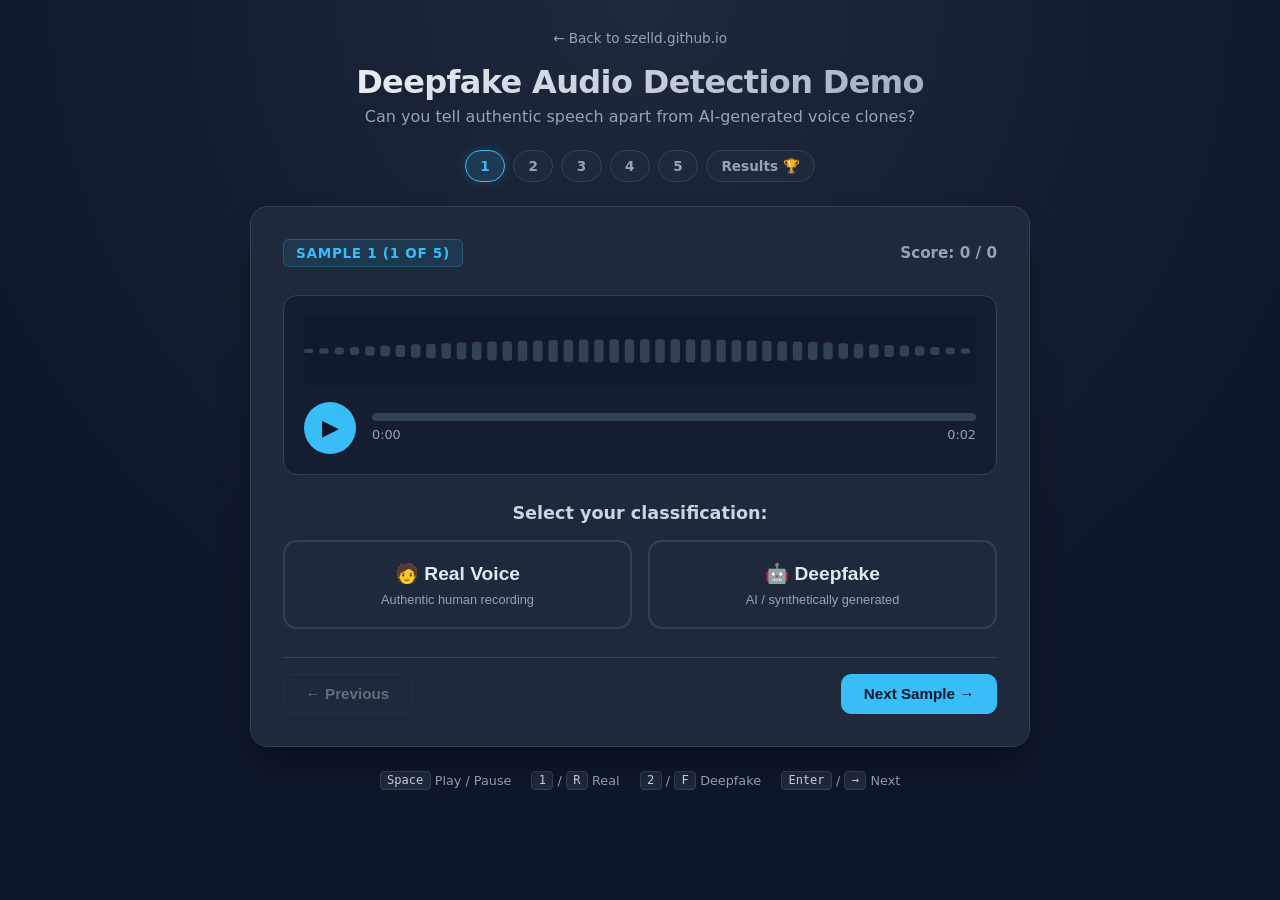
==== deepfake/index.html @ eba3ea92 "deepfake, pdfmerger" ====
<!DOCTYPE html>
<html lang="en">
<head>
  <meta charset="UTF-8">
  <meta name="viewport" content="width=device-width, initial-scale=1.0">
  <title>Deepfake Audio Demo | szelld.github.io</title>
  <style>
    :root {
      --bg: #0f172a;
      --card: #1e293b;
      --card-border: #334155;
      --text: #e2e8f0;
      --muted: #94a3b8;
      --accent: #38bdf8;
      --success: #10b981;
      --success-bg: rgba(16, 185, 129, 0.15);
      --success-border: #10b981;
      --danger: #ef4444;
      --danger-bg: rgba(239, 68, 68, 0.15);
      --danger-border: #ef4444;
    }

    * { box-sizing: border-box; margin: 0; padding: 0; }

    body {
      min-height: 100vh;
      font-family: system-ui, -apple-system, BlinkMacSystemFont, "Segoe UI", Roboto, sans-serif;
      background: radial-gradient(circle at top, #1e293b 0%, var(--bg) 65%);
      color: var(--text);
      display: flex;
      flex-direction: column;
      align-items: center;
      padding: 1.5rem 1rem 3rem;
    }

    .container {
      width: 100%;
      max-width: 780px;
      display: flex;
      flex-direction: column;
      gap: 1.5rem;
    }

    header {
      text-align: center;
      position: relative;
    }

    .back-link {
      display: inline-flex;
      align-items: center;
      gap: 0.35rem;
      color: var(--muted);
      text-decoration: none;
      font-size: 0.85rem;
      margin-bottom: 0.75rem;
      padding: 0.35rem 0.65rem;
      border-radius: 6px;
      cursor: pointer;
      position: relative;
      z-index: 10;
      transition: color 0.15s, background-color 0.15s;
    }
    .back-link:hover {
      color: var(--accent);
      background: rgba(56, 189, 248, 0.1);
    }

    h1 {
      font-size: 2rem;
      font-weight: 700;
      letter-spacing: -0.02em;
      margin-bottom: 0.35rem;
      background: linear-gradient(135deg, #f8fafc 0%, #94a3b8 100%);
      -webkit-background-clip: text;
      -webkit-text-fill-color: transparent;
    }

    .subtitle {
      color: var(--muted);
      font-size: 1rem;
    }

    /* Stepper */
    .stepper {
      display: flex;
      justify-content: center;
      gap: 0.5rem;
      flex-wrap: wrap;
    }

    .step-pill {
      display: flex;
      align-items: center;
      gap: 0.4rem;
      padding: 0.45rem 0.9rem;
      border-radius: 9999px;
      background: var(--card);
      border: 1px solid var(--card-border);
      color: var(--muted);
      font-size: 0.85rem;
      font-weight: 600;
      cursor: pointer;
      transition: all 0.2s ease;
      user-select: none;
    }

    .step-pill:hover {
      border-color: var(--accent);
      color: var(--text);
    }

    .step-pill.active {
      background: rgba(56, 189, 248, 0.15);
      border-color: var(--accent);
      color: var(--accent);
      box-shadow: 0 0 12px rgba(56, 189, 248, 0.2);
    }

    .step-pill.correct {
      border-color: var(--success);
      color: var(--success);
      background: var(--success-bg);
    }

    .step-pill.wrong {
      border-color: var(--danger);
      color: var(--danger);
      background: var(--danger-bg);
    }

    /* Card */
    .card {
      background: var(--card);
      border: 1px solid var(--card-border);
      border-radius: 18px;
      padding: 2rem;
      box-shadow: 0 20px 35px -10px rgba(0, 0, 0, 0.5);
      display: flex;
      flex-direction: column;
      gap: 1.75rem;
      position: relative;
    }

    .sample-header {
      display: flex;
      justify-content: space-between;
      align-items: center;
    }

    .sample-tag {
      font-size: 0.85rem;
      text-transform: uppercase;
      letter-spacing: 0.05em;
      font-weight: 700;
      color: var(--accent);
      background: rgba(56, 189, 248, 0.1);
      padding: 0.3rem 0.75rem;
      border-radius: 6px;
      border: 1px solid rgba(56, 189, 248, 0.25);
    }

    .score-badge {
      font-size: 0.95rem;
      color: var(--muted);
      font-weight: 600;
    }

    /* Player */
    .player-box {
      background: rgba(15, 23, 42, 0.6);
      border: 1px solid var(--card-border);
      border-radius: 14px;
      padding: 1.25rem;
      display: flex;
      flex-direction: column;
      gap: 1rem;
    }

    .waveform-canvas {
      width: 100%;
      height: 70px;
      background: rgba(15, 23, 42, 0.5);
      border-radius: 8px;
      display: block;
    }

    .player-controls {
      display: flex;
      align-items: center;
      gap: 1rem;
    }

    .play-btn {
      width: 52px;
      height: 52px;
      border-radius: 50%;
      background: var(--accent);
      border: none;
      color: #0f172a;
      display: flex;
      align-items: center;
      justify-content: center;
      cursor: pointer;
      font-size: 1.35rem;
      transition: transform 0.15s, background-color 0.15s, box-shadow 0.15s;
      flex-shrink: 0;
      user-select: none;
    }

    .play-btn:hover {
      transform: scale(1.05);
      background: #7dd3fc;
      box-shadow: 0 0 15px rgba(56, 189, 248, 0.4);
    }

    .progress-bar-container {
      flex: 1;
      display: flex;
      flex-direction: column;
      gap: 0.4rem;
    }

    .progress-bar {
      width: 100%;
      height: 8px;
      background: #334155;
      border-radius: 999px;
      position: relative;
      cursor: pointer;
      overflow: hidden;
    }

    .progress-fill {
      height: 100%;
      width: 0%;
      background: var(--accent);
      border-radius: 999px;
      transition: width 0.08s linear;
    }

    .time-display {
      font-size: 0.8rem;
      color: var(--muted);
      font-variant-numeric: tabular-nums;
      display: flex;
      justify-content: space-between;
    }

    /* Decision Area */
    .decision-area {
      display: flex;
      flex-direction: column;
      gap: 1.1rem;
      text-align: center;
    }

    .decision-title {
      font-size: 1.1rem;
      font-weight: 600;
      color: #cbd5e1;
    }

    .button-group {
      display: grid;
      grid-template-columns: 1fr 1fr;
      gap: 1rem;
    }

    .choice-btn {
      padding: 1.25rem 1rem;
      border-radius: 14px;
      font-size: 1.2rem;
      font-weight: 700;
      cursor: pointer;
      border: 2px solid var(--card-border);
      background: #1e293b;
      color: var(--text);
      display: flex;
      flex-direction: column;
      align-items: center;
      gap: 0.4rem;
      transition: all 0.2s cubic-bezier(0.16, 1, 0.3, 1);
      user-select: none;
    }

    .choice-btn span.label-sub {
      font-size: 0.8rem;
      font-weight: 400;
      color: var(--muted);
    }

    .choice-btn:hover:not(:disabled) {
      border-color: #64748b;
      background: #253347;
      transform: translateY(-2px);
    }

    /* Button color changes on user click */
    .choice-btn.selected-correct {
      background: var(--success-bg) !important;
      border-color: var(--success) !important;
      color: #34d399 !important;
      box-shadow: 0 0 25px rgba(16, 185, 129, 0.35);
    }
    .choice-btn.selected-correct span.label-sub {
      color: #a7f3d0 !important;
    }

    .choice-btn.selected-wrong {
      background: var(--danger-bg) !important;
      border-color: var(--danger) !important;
      color: #f87171 !important;
      box-shadow: 0 0 25px rgba(239, 68, 68, 0.35);
    }
    .choice-btn.selected-wrong span.label-sub {
      color: #fecaca !important;
    }

    .choice-btn.reveal-correct {
      border-color: var(--success) !important;
      color: #34d399 !important;
      background: rgba(16, 185, 129, 0.08) !important;
    }
    .choice-btn.reveal-correct span.label-sub {
      color: #a7f3d0 !important;
    }

    .choice-btn:disabled {
      cursor: default;
    }

    /* Feedback Banner */
    .feedback-banner {
      display: none;
      padding: 1.1rem 1.35rem;
      border-radius: 12px;
      font-size: 0.95rem;
      line-height: 1.5;
      text-align: left;
      animation: fadeIn 0.25s ease;
    }

    @keyframes fadeIn {
      from { opacity: 0; transform: translateY(6px); }
      to { opacity: 1; transform: translateY(0); }
    }

    .feedback-banner.success {
      background: var(--success-bg);
      border: 1px solid var(--success-border);
      color: #a7f3d0;
    }

    .feedback-banner.danger {
      background: var(--danger-bg);
      border: 1px solid var(--danger-border);
      color: #fecaca;
    }

    .feedback-banner strong {
      display: block;
      margin-bottom: 0.3rem;
      font-size: 1.1rem;
    }

    /* Bottom Navigation Controls */
    .card-footer {
      display: flex;
      justify-content: space-between;
      align-items: center;
      padding-top: 1rem;
      border-top: 1px solid var(--card-border);
    }

    .nav-btn {
      padding: 0.65rem 1.35rem;
      border-radius: 10px;
      font-size: 0.95rem;
      font-weight: 600;
      cursor: pointer;
      border: 1px solid var(--card-border);
      background: #1e293b;
      color: var(--text);
      transition: all 0.15s ease;
      display: inline-flex;
      align-items: center;
      gap: 0.4rem;
      user-select: none;
    }

    .nav-btn:hover:not(:disabled) {
      border-color: var(--accent);
      background: #253347;
    }

    .nav-btn.primary {
      background: var(--accent);
      border-color: var(--accent);
      color: #0f172a;
    }

    .nav-btn.primary:hover:not(:disabled) {
      background: #7dd3fc;
      border-color: #7dd3fc;
    }

    .nav-btn:disabled {
      opacity: 0.35;
      cursor: not-allowed;
    }

    /* Scoreboard Screen */
    .scoreboard-container {
      display: none;
      flex-direction: column;
      align-items: center;
      text-align: center;
      gap: 1.5rem;
      padding: 1rem 0;
    }

    .score-circle {
      width: 145px;
      height: 145px;
      border-radius: 50%;
      display: flex;
      flex-direction: column;
      align-items: center;
      justify-content: center;
      background: radial-gradient(circle, rgba(56, 189, 248, 0.15) 0%, rgba(15, 23, 42, 0.8) 80%);
      border: 3px solid var(--accent);
      box-shadow: 0 0 30px rgba(56, 189, 248, 0.25);
    }

    .score-number {
      font-size: 2.75rem;
      font-weight: 800;
      color: #f8fafc;
      line-height: 1;
    }

    .score-total {
      font-size: 0.85rem;
      color: var(--muted);
      margin-top: 0.25rem;
    }

    .score-summary-table {
      width: 100%;
      border-collapse: collapse;
      margin-top: 0.5rem;
      font-size: 0.92rem;
    }

    .score-summary-table th, .score-summary-table td {
      padding: 0.8rem;
      border-bottom: 1px solid var(--card-border);
      text-align: left;
    }

    .score-summary-table th {
      color: var(--muted);
      font-weight: 600;
    }

    .badge {
      display: inline-block;
      padding: 0.2rem 0.55rem;
      border-radius: 6px;
      font-size: 0.75rem;
      font-weight: 700;
    }

    .badge-real {
      background: rgba(16, 185, 129, 0.15);
      color: #34d399;
      border: 1px solid rgba(16, 185, 129, 0.4);
    }

    .badge-fake {
      background: rgba(239, 68, 68, 0.15);
      color: #f87171;
      border: 1px solid rgba(239, 68, 68, 0.4);
    }

    .badge-success { color: #34d399; }
    .badge-fail { color: #f87171; }

    /* Presenter hints */
    .presenter-tips {
      text-align: center;
      font-size: 0.8rem;
      color: var(--muted);
      display: flex;
      justify-content: center;
      gap: 1.25rem;
      flex-wrap: wrap;
    }

    .key-badge {
      display: inline-block;
      padding: 0.1rem 0.4rem;
      border-radius: 4px;
      background: #1e293b;
      border: 1px solid #334155;
      font-family: monospace;
      color: #cbd5e1;
      font-size: 0.75rem;
    }

    @media (max-width: 600px) {
      .card { padding: 1.25rem; }
      .button-group { grid-template-columns: 1fr; }
      .stepper { gap: 0.25rem; }
      .step-pill { padding: 0.35rem 0.65rem; font-size: 0.75rem; }
    }
  </style>
</head>
<body>
  <div class="container">
    <header>
      <a href="../index.html" class="back-link">← Back to szelld.github.io</a>
      <h1>Deepfake Audio Detection Demo</h1>
      <p class="subtitle">Can you tell authentic speech apart from AI-generated voice clones?</p>
    </header>

    <!-- Navigation Stepper -->
    <div class="stepper" id="stepper">
      <!-- Generated dynamically -->
    </div>

    <!-- Active Sample Card -->
    <main class="card" id="quizCard">
      <div class="sample-header">
        <span class="sample-tag" id="sampleTag">Sample 1 of 5</span>
        <span class="score-badge" id="liveScore">Score: 0 / 0</span>
      </div>

      <!-- Audio Player -->
      <div class="player-box">
        <canvas id="waveformCanvas" class="waveform-canvas"></canvas>
        <div class="player-controls">
          <button class="play-btn" id="playBtn" title="Play / Pause Audio (Spacebar)">▶</button>
          <div class="progress-bar-container">
            <div class="progress-bar" id="progressBar">
              <div class="progress-fill" id="progressFill"></div>
            </div>
            <div class="time-display">
              <span id="currentTime">0:00</span>
              <span id="durationTime">0:00</span>
            </div>
          </div>
        </div>
        <audio id="audioElement" preload="auto"></audio>
      </div>

      <!-- Guessing Buttons -->
      <div class="decision-area">
        <p class="decision-title">Select your classification:</p>
        <div class="button-group">
          <button class="choice-btn" id="btnReal" onclick="handleGuess(false)">
            <span>🧑 Real Voice</span>
            <span class="label-sub">Authentic human recording</span>
          </button>
          <button class="choice-btn" id="btnFake" onclick="handleGuess(true)">
            <span>🤖 Deepfake</span>
            <span class="label-sub">AI / synthetically generated</span>
          </button>
        </div>

        <!-- Result / Feedback Banner -->
        <div class="feedback-banner" id="feedbackBanner">
          <strong id="feedbackTitle"></strong>
          <p id="feedbackText"></p>
        </div>
      </div>

      <!-- Bottom Card Nav -->
      <div class="card-footer">
        <button class="nav-btn" id="prevBtn" onclick="prevSample()" disabled>← Previous</button>
        <button class="nav-btn primary" id="nextBtn" onclick="nextSample()">Next Sample →</button>
      </div>
    </main>

    <!-- Scoreboard (End screen) -->
    <section class="card scoreboard-container" id="scoreboardCard">
      <h2>Demo Complete!</h2>
      <p class="subtitle">Here is how the audience / test performed:</p>

      <div class="score-circle">
        <div class="score-number" id="finalScoreNum">0</div>
        <div class="score-total" id="finalScoreTotal">out of 5 correct</div>
      </div>

      <table class="score-summary-table">
        <thead>
          <tr>
            <th>Sample</th>
            <th>Your Guess</th>
            <th>Actual</th>
            <th>Result</th>
          </tr>
        </thead>
        <tbody id="summaryTableBody">
          <!-- Filled dynamically -->
        </tbody>
      </table>

      <div style="display: flex; gap: 1rem; margin-top: 1rem;">
        <button class="nav-btn primary" onclick="restartQuiz()">🔄 Restart Demo</button>
        <a href="../index.html" class="nav-btn">Exit to Home</a>
      </div>
    </section>

    <!-- Presenter Hints -->
    <footer class="presenter-tips">
      <span><span class="key-badge">Space</span> Play / Pause</span>
      <span><span class="key-badge">1</span> / <span class="key-badge">R</span> Real</span>
      <span><span class="key-badge">2</span> / <span class="key-badge">F</span> Deepfake</span>
      <span><span class="key-badge">Enter</span> / <span class="key-badge">→</span> Next</span>
    </footer>
  </div>

  <script>
    /**
     * SAMPLES CONFIGURATION
     * You can drop your audio files into `deepfake/samples/` and update these paths.
     * Supported formats: .flac, .wav, .mp3, .ogg
     */
    const SAMPLES = [
      {
        id: 1,
        title: "Sample 1",
        file: "samples/real1.flac",
        isDeepfake: false,
        clues: "Authentic human recording with natural breathing, pitch dynamics, and ambient room presence."
      },
      {
        id: 2,
        title: "Sample 2",
        file: "samples/fake1.flac",
        isDeepfake: true,
        clues: "Synthetically synthesized speech. Notice characteristic acoustic artifacts or flat spectral transitions."
      },
      {
        id: 3,
        title: "Sample 3",
        file: "samples/real2.flac",
        isDeepfake: false,
        clues: "Authentic human recording with organic micro-pauses and vocal fry."
      },
      {
        id: 4,
        title: "Sample 4",
        file: "samples/fake2.flac",
        isDeepfake: true,
        clues: "AI-generated deepfake voice. Look out for robotic timbre or unnatural pronunciation tempo."
      },
      {
        id: 5,
        title: "Sample 5",
        file: "samples/fake3.flac",
        isDeepfake: true,
        clues: "Deepfake synthesis clone. Pay attention to synthetic breathing patterns and unnatural sibilance."
      }
    ];

    // State
    let currentIndex = 0;
    let userGuesses = Array(SAMPLES.length).fill(null); // null, or { guessedFake: bool, isCorrect: bool }
    let isPlaying = false;

    // DOM Elements
    const quizCard = document.getElementById('quizCard');
    const scoreboardCard = document.getElementById('scoreboardCard');
    const stepper = document.getElementById('stepper');
    const sampleTag = document.getElementById('sampleTag');
    const liveScore = document.getElementById('liveScore');
    const audioElement = document.getElementById('audioElement');
    const playBtn = document.getElementById('playBtn');
    const progressBar = document.getElementById('progressBar');
    const progressFill = document.getElementById('progressFill');
    const currentTimeEl = document.getElementById('currentTime');
    const durationTimeEl = document.getElementById('durationTime');
    const btnReal = document.getElementById('btnReal');
    const btnFake = document.getElementById('btnFake');
    const feedbackBanner = document.getElementById('feedbackBanner');
    const feedbackTitle = document.getElementById('feedbackTitle');
    const feedbackText = document.getElementById('feedbackText');
    const prevBtn = document.getElementById('prevBtn');
    const nextBtn = document.getElementById('nextBtn');
    const canvas = document.getElementById('waveformCanvas');
    const ctx = canvas.getContext('2d');

    let animationId = null;

    function renderStepper() {
      stepper.innerHTML = '';
      SAMPLES.forEach((sample, i) => {
        const pill = document.createElement('div');
        pill.className = 'step-pill';
        if (i === currentIndex && currentIndex < SAMPLES.length) {
          pill.classList.add('active');
        }

        const guess = userGuesses[i];
        let statusIcon = `${i + 1}`;
        if (guess !== null) {
          if (guess.isCorrect) {
            pill.classList.add('correct');
            statusIcon = `✓ ${i + 1}`;
          } else {
            pill.classList.add('wrong');
            statusIcon = `✕ ${i + 1}`;
          }
        }

        pill.textContent = statusIcon;
        pill.title = `Go to Sample ${i + 1}`;
        pill.onclick = () => goToSample(i);
        stepper.appendChild(pill);
      });

      // Scoreboard pill
      const scorePill = document.createElement('div');
      scorePill.className = 'step-pill';
      if (currentIndex === SAMPLES.length) {
        scorePill.classList.add('active');
      }
      scorePill.textContent = 'Results 🏆';
      scorePill.onclick = () => showScoreboard();
      stepper.appendChild(scorePill);
    }

    function updateLiveScore() {
      const answered = userGuesses.filter(g => g !== null);
      const correct = answered.filter(g => g.isCorrect).length;
      liveScore.textContent = `Score: ${correct} / ${answered.length}`;
    }

    function formatTime(secs) {
      if (isNaN(secs) || !isFinite(secs)) return '0:00';
      const m = Math.floor(secs / 60);
      const s = Math.floor(secs % 60);
      return `${m}:${s < 10 ? '0' : ''}${s}`;
    }

    function loadSample(index) {
      if (index >= SAMPLES.length) {
        showScoreboard();
        return;
      }

      currentIndex = index;
      quizCard.style.display = 'flex';
      scoreboardCard.style.display = 'none';

      const sample = SAMPLES[index];
      sampleTag.textContent = `${sample.title} (${index + 1} of ${SAMPLES.length})`;
      audioElement.src = sample.file;
      audioElement.load();

      // Reset controls
      pauseAudio();
      progressFill.style.width = '0%';
      currentTimeEl.textContent = '0:00';
      durationTimeEl.textContent = '0:00';

      // Reset buttons
      btnReal.className = 'choice-btn';
      btnFake.className = 'choice-btn';
      btnReal.disabled = false;
      btnFake.disabled = false;
      feedbackBanner.style.display = 'none';

      // Check if already answered
      const guess = userGuesses[index];
      if (guess !== null) {
        applyButtonState(guess.guessedFake, sample.isDeepfake);
      }

      prevBtn.disabled = index === 0;
      nextBtn.textContent = (index === SAMPLES.length - 1) ? 'View Results 🏆' : 'Next Sample →';

      renderStepper();
      updateLiveScore();
      drawWaveform(false);
    }

    function goToSample(index) {
      if (index === SAMPLES.length) {
        showScoreboard();
      } else {
        loadSample(index);
      }
    }

    function prevSample() {
      if (currentIndex > 0) {
        loadSample(currentIndex - 1);
      }
    }

    function nextSample() {
      if (currentIndex < SAMPLES.length - 1) {
        loadSample(currentIndex + 1);
      } else {
        showScoreboard();
      }
    }

    // Playback
    function toggleAudio() {
      if (audioElement.paused) {
        audioElement.play().then(() => {
          isPlaying = true;
          playBtn.textContent = '⏸';
          startWaveformAnimation();
        }).catch(err => {
          console.warn('Playback error:', err);
        });
      } else {
        pauseAudio();
      }
    }

    function pauseAudio() {
      audioElement.pause();
      isPlaying = false;
      playBtn.textContent = '▶';
      if (animationId) {
        cancelAnimationFrame(animationId);
        animationId = null;
      }
      drawWaveform(false);
    }

    playBtn.addEventListener('click', toggleAudio);

    audioElement.addEventListener('loadedmetadata', () => {
      durationTimeEl.textContent = formatTime(audioElement.duration);
    });

    audioElement.addEventListener('timeupdate', () => {
      if (audioElement.duration) {
        const pct = (audioElement.currentTime / audioElement.duration) * 100;
        progressFill.style.width = `${pct}%`;
        currentTimeEl.textContent = formatTime(audioElement.currentTime);
      }
    });

    audioElement.addEventListener('ended', () => {
      pauseAudio();
      progressFill.style.width = '100%';
    });

    progressBar.addEventListener('click', (e) => {
      const rect = progressBar.getBoundingClientRect();
      const clickX = e.clientX - rect.left;
      const pct = Math.max(0, Math.min(1, clickX / rect.width));
      if (audioElement.duration) {
        audioElement.currentTime = pct * audioElement.duration;
      }
    });

    // Waveform visualization (works 100% reliably in both file:// and http/https)
    function resizeCanvas() {
      canvas.width = canvas.clientWidth * (window.devicePixelRatio || 1);
      canvas.height = canvas.clientHeight * (window.devicePixelRatio || 1);
      drawWaveform(isPlaying);
    }
    window.addEventListener('resize', resizeCanvas);

    let phase = 0;
    function drawWaveform(active) {
      if (!ctx) return;
      ctx.clearRect(0, 0, canvas.width, canvas.height);
      const w = canvas.width;
      const h = canvas.height;
      const mid = h / 2;
      const bars = 44;
      const barWidth = (w / bars) * 0.62;
      const gap = (w / bars) * 0.38;

      for (let i = 0; i < bars; i++) {
        let barHeight;
        if (active) {
          // Dynamic animated wave with harmonic variation
          const base = Math.sin((i / bars) * Math.PI);
          const ripple = Math.sin(phase + i * 0.45) * 0.35 + Math.cos(phase * 1.5 + i * 0.25) * 0.25;
          barHeight = Math.max(6, (base + ripple + 0.3) * (h * 0.42));
        } else {
          barHeight = Math.max(4, Math.sin((i / bars) * Math.PI) * (h * 0.28) + 4);
        }

        const x = i * (barWidth + gap);
        ctx.fillStyle = active ? '#38bdf8' : '#334155';
        ctx.beginPath();
        if (ctx.roundRect) {
          ctx.roundRect(x, mid - barHeight / 2, barWidth, barHeight, 3);
        } else {
          ctx.rect(x, mid - barHeight / 2, barWidth, barHeight);
        }
        ctx.fill();
      }
    }

    function startWaveformAnimation() {
      if (animationId) cancelAnimationFrame(animationId);
      function loop() {
        if (!isPlaying) return;
        phase += 0.12;
        drawWaveform(true);
        animationId = requestAnimationFrame(loop);
      }
      loop();
    }

    // Guess Handling
    function handleGuess(guessedFake) {
      const sample = SAMPLES[currentIndex];
      const isCorrect = (guessedFake === sample.isDeepfake);

      userGuesses[currentIndex] = { guessedFake, isCorrect };

      applyButtonState(guessedFake, sample.isDeepfake);
      renderStepper();
      updateLiveScore();
    }

    function applyButtonState(guessedFake, isDeepfake) {
      btnReal.disabled = true;
      btnFake.disabled = true;

      const isCorrect = (guessedFake === isDeepfake);
      const clickedBtn = guessedFake ? btnFake : btnReal;
      const otherBtn = guessedFake ? btnReal : btnFake;

      if (isCorrect) {
        // Turns GREEN on correct choice
        clickedBtn.classList.add('selected-correct');
      } else {
        // Turns RED on incorrect choice
        clickedBtn.classList.add('selected-wrong');
        // Highlight actual answer in green
        otherBtn.classList.add('reveal-correct');
      }

      // Feedback banner
      feedbackBanner.style.display = 'block';
      if (isCorrect) {
        feedbackBanner.className = 'feedback-banner success';
        feedbackTitle.textContent = isDeepfake 
          ? '🎯 Correct! It is an AI Deepfake.' 
          : '🎯 Correct! It is an Authentic Human Voice.';
      } else {
        feedbackBanner.className = 'feedback-banner danger';
        feedbackTitle.textContent = isDeepfake 
          ? '❌ Incorrect! This audio was AI Generated.' 
          : '❌ Incorrect! This is a Real Human Voice.';
      }
      feedbackText.textContent = SAMPLES[currentIndex].clues || '';
    }

    // Scoreboard
    function showScoreboard() {
      pauseAudio();
      currentIndex = SAMPLES.length;
      quizCard.style.display = 'none';
      scoreboardCard.style.display = 'flex';
      renderStepper();

      const answered = userGuesses.filter(g => g !== null);
      const correct = answered.filter(g => g.isCorrect).length;

      document.getElementById('finalScoreNum').textContent = correct;
      document.getElementById('finalScoreTotal').textContent = `out of ${SAMPLES.length} correct (${Math.round((correct / SAMPLES.length) * 100)}%)`;

      const tbody = document.getElementById('summaryTableBody');
      tbody.innerHTML = '';

      SAMPLES.forEach((s, idx) => {
        const guess = userGuesses[idx];
        const tr = document.createElement('tr');

        const userGuessText = guess === null 
          ? '<span style="color:var(--muted)">Skipped</span>' 
          : (guess.guessedFake ? '<span class="badge badge-fake">Deepfake</span>' : '<span class="badge badge-real">Real</span>');

        const actualText = s.isDeepfake 
          ? '<span class="badge badge-fake">Deepfake</span>' 
          : '<span class="badge badge-real">Real</span>';

        const resultText = guess === null 
          ? '—' 
          : (guess.isCorrect ? '<strong class="badge-success">✓ Correct</strong>' : '<strong class="badge-fail">✕ Incorrect</strong>');

        tr.innerHTML = `
          <td><strong>${s.title}</strong></td>
          <td>${userGuessText}</td>
          <td>${actualText}</td>
          <td>${resultText}</td>
        `;
        tbody.appendChild(tr);
      });
    }

    function restartQuiz() {
      userGuesses = Array(SAMPLES.length).fill(null);
      loadSample(0);
    }

    // Presenter Keyboard Shortcuts
    window.addEventListener('keydown', (e) => {
      if (e.target.tagName === 'INPUT' || e.target.tagName === 'TEXTAREA') return;

      if (e.code === 'Space') {
        e.preventDefault();
        toggleAudio();
      } else if (e.key === '1' || e.key.toLowerCase() === 'r') {
        if (!btnReal.disabled && quizCard.style.display !== 'none') {
          handleGuess(false);
        }
      } else if (e.key === '2' || e.key.toLowerCase() === 'f') {
        if (!btnFake.disabled && quizCard.style.display !== 'none') {
          handleGuess(true);
        }
      } else if (e.key === 'ArrowRight' || e.key === 'Enter') {
        if (quizCard.style.display !== 'none') {
          nextSample();
        }
      } else if (e.key === 'ArrowLeft') {
        if (quizCard.style.display !== 'none') {
          prevSample();
        }
      }
    });

    // Initialize
    window.addEventListener('DOMContentLoaded', () => {
      resizeCanvas();
      loadSample(0);
    });
  </script>
</body>
</html>
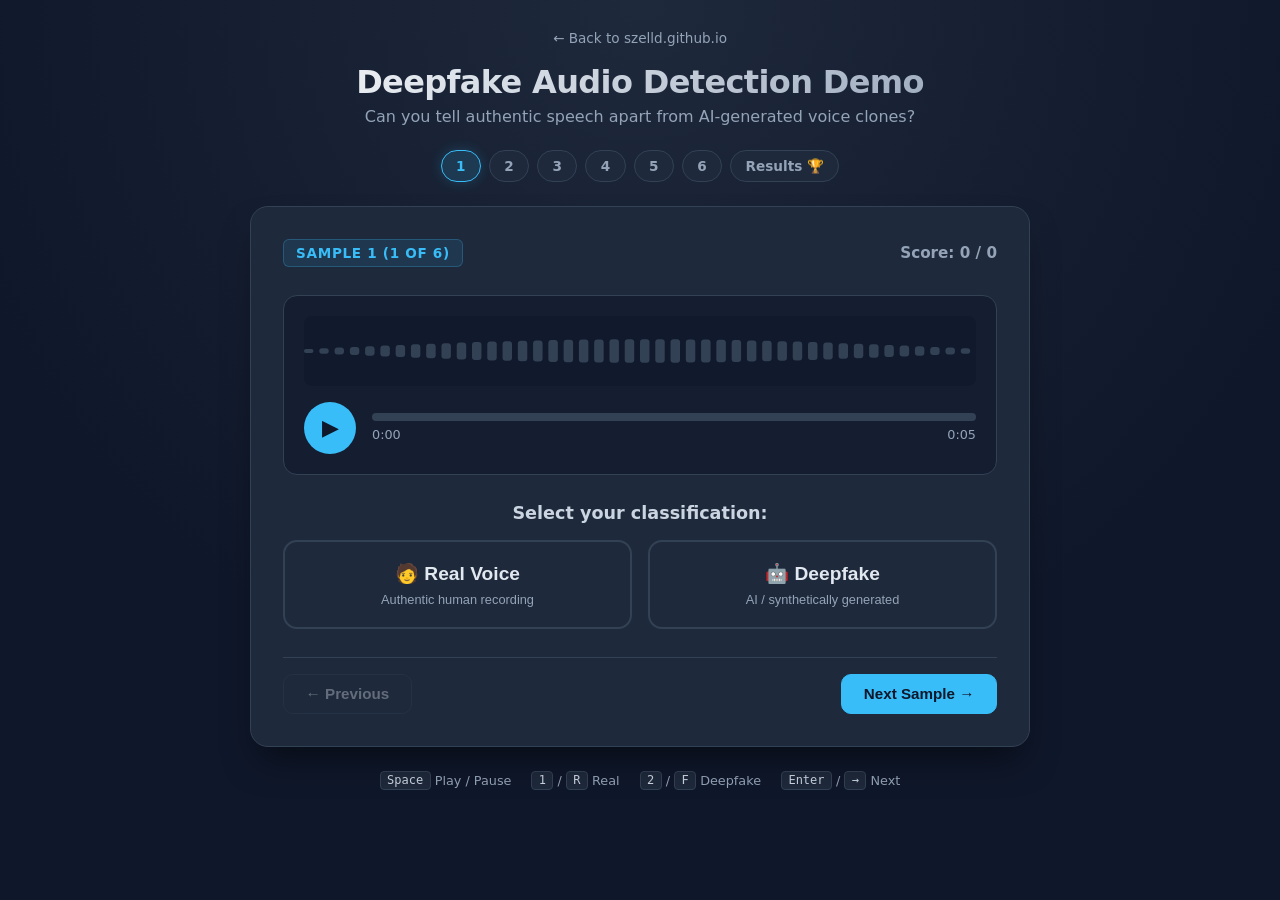
==== commit ad04e1cc: "audio samples" ====
--- a/deepfake/index.html
+++ b/deepfake/index.html
@@ -533,7 +533,7 @@
     <!-- Active Sample Card -->
     <main class="card" id="quizCard">
       <div class="sample-header">
-        <span class="sample-tag" id="sampleTag">Sample 1 of 5</span>
+        <span class="sample-tag" id="sampleTag">Sample 1 of 6</span>
         <span class="score-badge" id="liveScore">Score: 0 / 0</span>
       </div>
 
@@ -590,7 +590,7 @@
 
       <div class="score-circle">
         <div class="score-number" id="finalScoreNum">0</div>
-        <div class="score-total" id="finalScoreTotal">out of 5 correct</div>
+        <div class="score-total" id="finalScoreTotal">out of 6 correct</div>
       </div>
 
       <table class="score-summary-table">
@@ -663,6 +663,13 @@
         file: "samples/fake3.flac",
         isDeepfake: true,
         clues: "Deepfake synthesis clone. Pay attention to synthetic breathing patterns and unnatural sibilance."
+      },
+      {
+        id: 6,
+        title: "Sample 6",
+        file: "samples/fake4.flac",
+        isDeepfake: true,
+        clues: "Neural text-to-speech deepfake. Very natural prosody; listen for overly smooth, uniform intonation."
       }
     ];
 
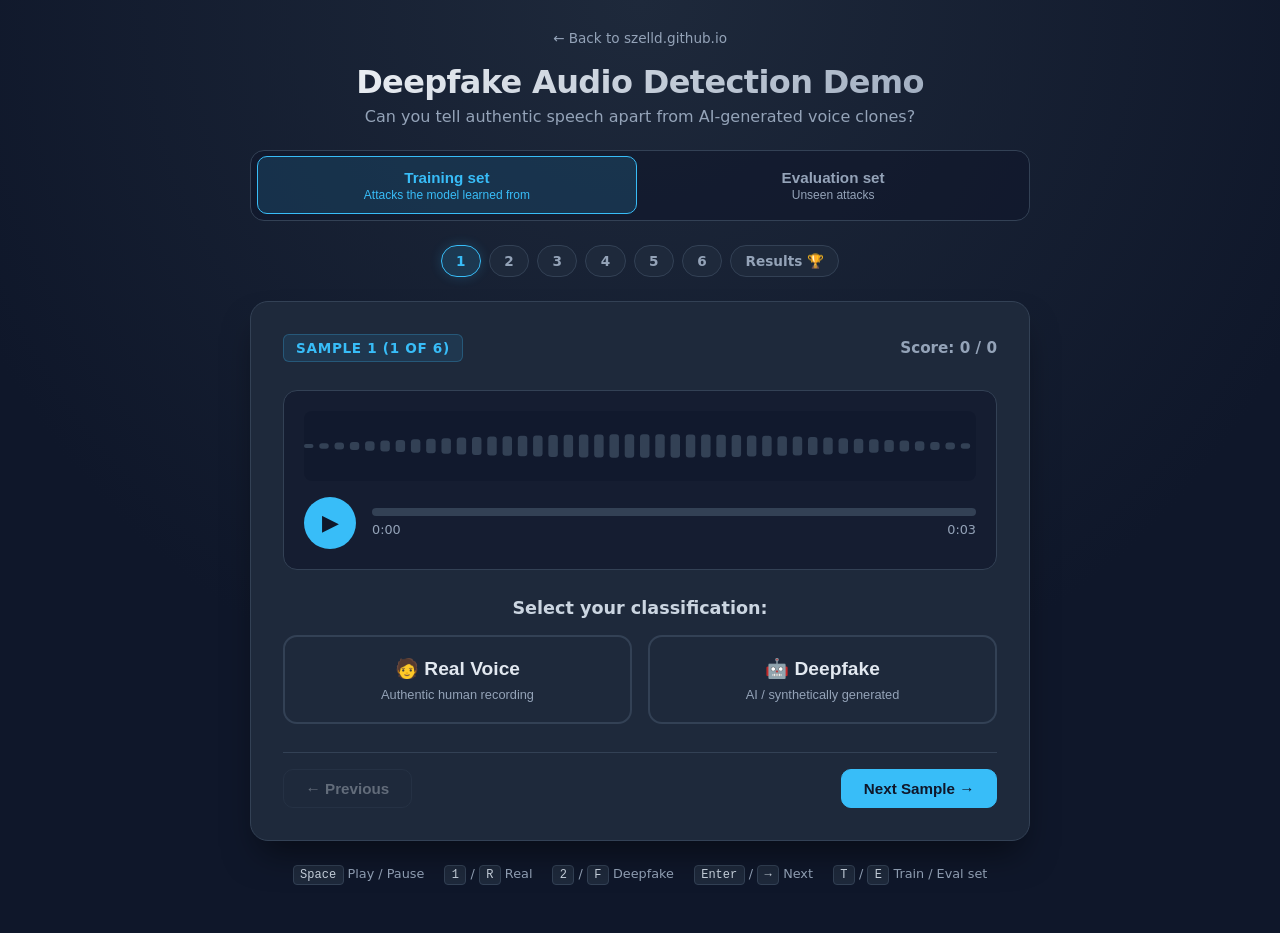
==== commit b0a4ad3e: "deepfake: train + eval replace" ====
--- a/deepfake/index.html
+++ b/deepfake/index.html
@@ -81,6 +81,50 @@
       font-size: 1rem;
     }
 
+    /* Dataset Tabs */
+    .set-tabs {
+      display: grid;
+      grid-template-columns: 1fr 1fr;
+      gap: 0.35rem;
+      padding: 0.35rem;
+      background: rgba(15, 23, 42, 0.6);
+      border: 1px solid var(--card-border);
+      border-radius: 14px;
+    }
+
+    .set-tab {
+      padding: 0.7rem 1rem;
+      border-radius: 10px;
+      border: 1px solid transparent;
+      background: transparent;
+      color: var(--muted);
+      font-size: 0.95rem;
+      font-weight: 600;
+      cursor: pointer;
+      display: flex;
+      flex-direction: column;
+      align-items: center;
+      gap: 0.15rem;
+      transition: all 0.15s ease;
+      user-select: none;
+    }
+
+    .set-tab .label-sub {
+      font-size: 0.75rem;
+      font-weight: 400;
+    }
+
+    .set-tab:hover {
+      color: var(--text);
+      background: #253347;
+    }
+
+    .set-tab.active {
+      background: rgba(56, 189, 248, 0.15);
+      border-color: var(--accent);
+      color: var(--accent);
+    }
+
     /* Stepper */
     .stepper {
       display: flex;
@@ -446,6 +490,11 @@
       margin-top: 0.25rem;
     }
 
+    .table-scroll {
+      width: 100%;
+      overflow-x: auto;
+    }
+
     .score-summary-table {
       width: 100%;
       border-collapse: collapse;
@@ -457,6 +506,11 @@
       padding: 0.8rem;
       border-bottom: 1px solid var(--card-border);
       text-align: left;
+    }
+
+    .score-summary-table td:first-child,
+    .score-summary-table td:nth-child(4) {
+      white-space: nowrap;
     }
 
     .score-summary-table th {
@@ -482,6 +536,44 @@
       background: rgba(239, 68, 68, 0.15);
       color: #f87171;
       border: 1px solid rgba(239, 68, 68, 0.4);
+    }
+
+    .attack-tag {
+      display: inline-block;
+      padding: 0.1rem 0.45rem;
+      margin-right: 0.35rem;
+      border-radius: 6px;
+      font-size: 0.75rem;
+      font-weight: 700;
+      font-family: monospace;
+      color: var(--accent);
+      background: rgba(56, 189, 248, 0.1);
+      border: 1px solid rgba(56, 189, 248, 0.3);
+    }
+
+    .technique-cell {
+      color: #cbd5e1;
+      font-size: 0.85rem;
+      line-height: 1.45;
+    }
+
+    .technique-cell .detect-rate {
+      display: block;
+      margin-top: 0.25rem;
+      color: var(--muted);
+      font-size: 0.8rem;
+    }
+
+    .set-note {
+      width: 100%;
+      text-align: left;
+      font-size: 0.9rem;
+      line-height: 1.5;
+      color: #cbd5e1;
+      background: rgba(15, 23, 42, 0.6);
+      border: 1px solid var(--card-border);
+      border-radius: 12px;
+      padding: 0.9rem 1.1rem;
     }
 
     .badge-success { color: #34d399; }
@@ -514,6 +606,8 @@
       .button-group { grid-template-columns: 1fr; }
       .stepper { gap: 0.25rem; }
       .step-pill { padding: 0.35rem 0.65rem; font-size: 0.75rem; }
+      .score-summary-table th, .score-summary-table td { padding: 0.55rem 0.4rem; }
+      .score-summary-table { font-size: 0.82rem; }
     }
   </style>
 </head>
@@ -524,6 +618,18 @@
       <h1>Deepfake Audio Detection Demo</h1>
       <p class="subtitle">Can you tell authentic speech apart from AI-generated voice clones?</p>
     </header>
+
+    <!-- Dataset Tabs -->
+    <div class="set-tabs" id="setTabs">
+      <button class="set-tab" data-set="train" onclick="switchSet('train')">
+        <span>Training set</span>
+        <span class="label-sub">Attacks the model learned from</span>
+      </button>
+      <button class="set-tab" data-set="eval" onclick="switchSet('eval')">
+        <span>Evaluation set</span>
+        <span class="label-sub">Unseen attacks</span>
+      </button>
+    </div>
 
     <!-- Navigation Stepper -->
     <div class="stepper" id="stepper">
@@ -585,7 +691,7 @@
 
     <!-- Scoreboard (End screen) -->
     <section class="card scoreboard-container" id="scoreboardCard">
-      <h2>Demo Complete!</h2>
+      <h2 id="scoreboardTitle">Demo Complete!</h2>
       <p class="subtitle">Here is how the audience / test performed:</p>
 
       <div class="score-circle">
@@ -593,6 +699,7 @@
         <div class="score-total" id="finalScoreTotal">out of 6 correct</div>
       </div>
 
+      <div class="table-scroll">
       <table class="score-summary-table">
         <thead>
           <tr>
@@ -600,12 +707,16 @@
             <th>Your Guess</th>
             <th>Actual</th>
             <th>Result</th>
+            <th>How it was made</th>
           </tr>
         </thead>
         <tbody id="summaryTableBody">
           <!-- Filled dynamically -->
         </tbody>
       </table>
+      </div>
+
+      <p class="set-note" id="setNote"></p>
 
       <div style="display: flex; gap: 1rem; margin-top: 1rem;">
         <button class="nav-btn primary" onclick="restartQuiz()">🔄 Restart Demo</button>
@@ -619,64 +730,163 @@
       <span><span class="key-badge">1</span> / <span class="key-badge">R</span> Real</span>
       <span><span class="key-badge">2</span> / <span class="key-badge">F</span> Deepfake</span>
       <span><span class="key-badge">Enter</span> / <span class="key-badge">→</span> Next</span>
+      <span><span class="key-badge">T</span> / <span class="key-badge">E</span> Train / Eval set</span>
     </footer>
   </div>
 
   <script>
     /**
      * SAMPLES CONFIGURATION
-     * You can drop your audio files into `deepfake/samples/` and update these paths.
+     * Two sample sets from ASVspoof 2019 LA: `samples/train/` and `samples/eval/`.
      * Supported formats: .flac, .wav, .mp3, .ogg
+     * `attack` / `technique` are shown on the results page; `detectRate` is the
+     * share of that attack type our GFL-FAD model flagged as fake (eval only).
      */
-    const SAMPLES = [
-      {
-        id: 1,
-        title: "Sample 1",
-        file: "samples/real1.flac",
-        isDeepfake: false,
-        clues: "Authentic human recording with natural breathing, pitch dynamics, and ambient room presence."
+    const REAL_TECHNIQUE = "Bona fide human recording (VCTK corpus speaker).";
+
+    const SETS = {
+      train: {
+        name: "Training set",
+        note: "These fakes use attacks A01–A06, the same generation methods the model was trained on. " +
+              "On these known attacks the model is practically perfect (development EER close to 0%).",
+        samples: [
+          {
+            title: "Sample 1",
+            file: "samples/train/real1.flac",
+            isDeepfake: false,
+            clues: "Authentic human recording with natural breathing, pitch dynamics, and ambient room presence.",
+            technique: REAL_TECHNIQUE
+          },
+          {
+            title: "Sample 2",
+            file: "samples/train/fake1.flac",
+            isDeepfake: true,
+            clues: "Classic vocoder-based speech synthesis. Notice the buzzy, slightly metallic timbre.",
+            attack: "A02",
+            technique: "Text-to-speech with the WORLD vocoder (statistical parametric synthesis)."
+          },
+          {
+            title: "Sample 3",
+            file: "samples/train/real2.flac",
+            isDeepfake: false,
+            clues: "Authentic human recording with organic micro-pauses and vocal fry.",
+            technique: REAL_TECHNIQUE
+          },
+          {
+            title: "Sample 4",
+            file: "samples/train/fake2.flac",
+            isDeepfake: true,
+            clues: "Voice conversion: a different speaker's recording was transformed into this voice.",
+            attack: "A05",
+            technique: "Voice conversion: variational autoencoder (VAE) + WORLD vocoder."
+          },
+          {
+            title: "Sample 5",
+            file: "samples/train/fake3.flac",
+            isDeepfake: true,
+            clues: "Voice conversion: listen for a muffled, filtered quality in the voice.",
+            attack: "A06",
+            technique: "Voice conversion: GMM-UBM model with spectral filtering of the source speech."
+          },
+          {
+            title: "Sample 6",
+            file: "samples/train/fake4.flac",
+            isDeepfake: true,
+            clues: "Neural text-to-speech deepfake. Listen for overly smooth, uniform intonation.",
+            attack: "A01",
+            technique: "Neural text-to-speech with a WaveNet vocoder."
+          }
+        ]
       },
-      {
-        id: 2,
-        title: "Sample 2",
-        file: "samples/fake1.flac",
-        isDeepfake: true,
-        clues: "Synthetically synthesized speech. Notice characteristic acoustic artifacts or flat spectral transitions."
-      },
-      {
-        id: 3,
-        title: "Sample 3",
-        file: "samples/real2.flac",
-        isDeepfake: false,
-        clues: "Authentic human recording with organic micro-pauses and vocal fry."
-      },
-      {
-        id: 4,
-        title: "Sample 4",
-        file: "samples/fake2.flac",
-        isDeepfake: true,
-        clues: "AI-generated deepfake voice. Look out for robotic timbre or unnatural pronunciation tempo."
-      },
-      {
-        id: 5,
-        title: "Sample 5",
-        file: "samples/fake3.flac",
-        isDeepfake: true,
-        clues: "Deepfake synthesis clone. Pay attention to synthetic breathing patterns and unnatural sibilance."
-      },
-      {
-        id: 6,
-        title: "Sample 6",
-        file: "samples/fake4.flac",
-        isDeepfake: true,
-        clues: "Neural text-to-speech deepfake. Very natural prosody; listen for overly smooth, uniform intonation."
-      }
-    ];
-
-    // State
+      eval: {
+        name: "Evaluation set",
+        note: "These fakes use attacks A07–A19, generation methods the model never saw during training. " +
+              "A09 is caught almost every time, but A17 and A18 slip past the model almost completely. " +
+              "Both are voice conversion attacks that start from real human speech; A17 even filters " +
+              "the real waveform directly, so most of the natural signal is preserved.",
+        samples: [
+          {
+            title: "Sample 1",
+            file: "samples/eval/real1.flac",
+            isDeepfake: false,
+            clues: "Authentic human recording with natural breathing, pitch dynamics, and ambient room presence.",
+            technique: REAL_TECHNIQUE
+          },
+          {
+            title: "Sample 2",
+            file: "samples/eval/fake1.flac",
+            isDeepfake: true,
+            clues: "Synthetically synthesized speech. Notice characteristic acoustic artifacts or flat spectral transitions.",
+            attack: "A09",
+            technique: "Text-to-speech: LSTM acoustic model + Vocaine vocoder.",
+            detectRate: "99.98%"
+          },
+          {
+            title: "Sample 3",
+            file: "samples/eval/real2.flac",
+            isDeepfake: false,
+            clues: "Authentic human recording with organic micro-pauses and vocal fry.",
+            technique: REAL_TECHNIQUE
+          },
+          {
+            title: "Sample 4",
+            file: "samples/eval/fake2.flac",
+            isDeepfake: true,
+            clues: "AI-generated deepfake voice. Look out for robotic timbre or unnatural pronunciation tempo.",
+            attack: "A17",
+            technique: "Voice conversion: VAE + direct waveform filtering of a real recording.",
+            detectRate: "1.61%"
+          },
+          {
+            title: "Sample 5",
+            file: "samples/eval/fake3.flac",
+            isDeepfake: true,
+            clues: "Deepfake synthesis clone. Pay attention to synthetic breathing patterns and unnatural sibilance.",
+            attack: "A18",
+            technique: "Non-parallel voice conversion: i-vector/PLDA transfer learning + MFCC vocoder.",
+            detectRate: "4.13%"
+          },
+          {
+            title: "Sample 6",
+            file: "samples/eval/fake4.flac",
+            isDeepfake: true,
+            clues: "Neural text-to-speech deepfake. Very natural prosody; listen for overly smooth, uniform intonation.",
+            attack: "A10",
+            technique: "End-to-end text-to-speech: Tacotron 2 + WaveRNN neural vocoder.",
+            detectRate: "51.38%"
+          }
+        ]
+      }
+    };
+
+    // State: each set keeps its own position and guesses
+    Object.values(SETS).forEach(set => {
+      set.currentIndex = 0;
+      set.userGuesses = Array(set.samples.length).fill(null); // null, or { guessedFake: bool, isCorrect: bool }
+    });
+
+    let activeSetKey = 'train';
+    let SAMPLES = SETS.train.samples;
     let currentIndex = 0;
-    let userGuesses = Array(SAMPLES.length).fill(null); // null, or { guessedFake: bool, isCorrect: bool }
+    let userGuesses = SETS.train.userGuesses;
     let isPlaying = false;
+
+    function switchSet(key) {
+      if (!SETS[key]) return;
+      const prev = SETS[activeSetKey];
+      prev.currentIndex = currentIndex;
+
+      activeSetKey = key;
+      const set = SETS[key];
+      SAMPLES = set.samples;
+      userGuesses = set.userGuesses;
+
+      document.querySelectorAll('.set-tab').forEach(tab => {
+        tab.classList.toggle('active', tab.dataset.set === key);
+      });
+
+      goToSample(set.currentIndex);
+    }
 
     // DOM Elements
     const quizCard = document.getElementById('quizCard');
@@ -981,6 +1191,8 @@
       const answered = userGuesses.filter(g => g !== null);
       const correct = answered.filter(g => g.isCorrect).length;
 
+      document.getElementById('scoreboardTitle').textContent = `${SETS[activeSetKey].name}: Results`;
+      document.getElementById('setNote').textContent = SETS[activeSetKey].note;
       document.getElementById('finalScoreNum').textContent = correct;
       document.getElementById('finalScoreTotal').textContent = `out of ${SAMPLES.length} correct (${Math.round((correct / SAMPLES.length) * 100)}%)`;
 
@@ -1002,12 +1214,18 @@
         const resultText = guess === null 
           ? '—' 
           : (guess.isCorrect ? '<strong class="badge-success">✓ Correct</strong>' : '<strong class="badge-fail">✕ Incorrect</strong>');
+
+        const techniqueText = `
+          ${s.attack ? `<span class="attack-tag">${s.attack}</span>` : ''}${s.technique || ''}
+          ${s.detectRate ? `<span class="detect-rate">Our model detects ${s.detectRate} of ${s.attack} fakes</span>` : ''}
+        `;
 
         tr.innerHTML = `
           <td><strong>${s.title}</strong></td>
           <td>${userGuessText}</td>
           <td>${actualText}</td>
           <td>${resultText}</td>
+          <td class="technique-cell">${techniqueText}</td>
         `;
         tbody.appendChild(tr);
       });
@@ -1015,6 +1233,7 @@
 
     function restartQuiz() {
       userGuesses = Array(SAMPLES.length).fill(null);
+      SETS[activeSetKey].userGuesses = userGuesses;
       loadSample(0);
     }
 
@@ -1041,13 +1260,17 @@
         if (quizCard.style.display !== 'none') {
           prevSample();
         }
+      } else if (e.key.toLowerCase() === 't') {
+        switchSet('train');
+      } else if (e.key.toLowerCase() === 'e') {
+        switchSet('eval');
       }
     });
 
     // Initialize
     window.addEventListener('DOMContentLoaded', () => {
       resizeCanvas();
-      loadSample(0);
+      switchSet('train');
     });
   </script>
 </body>
